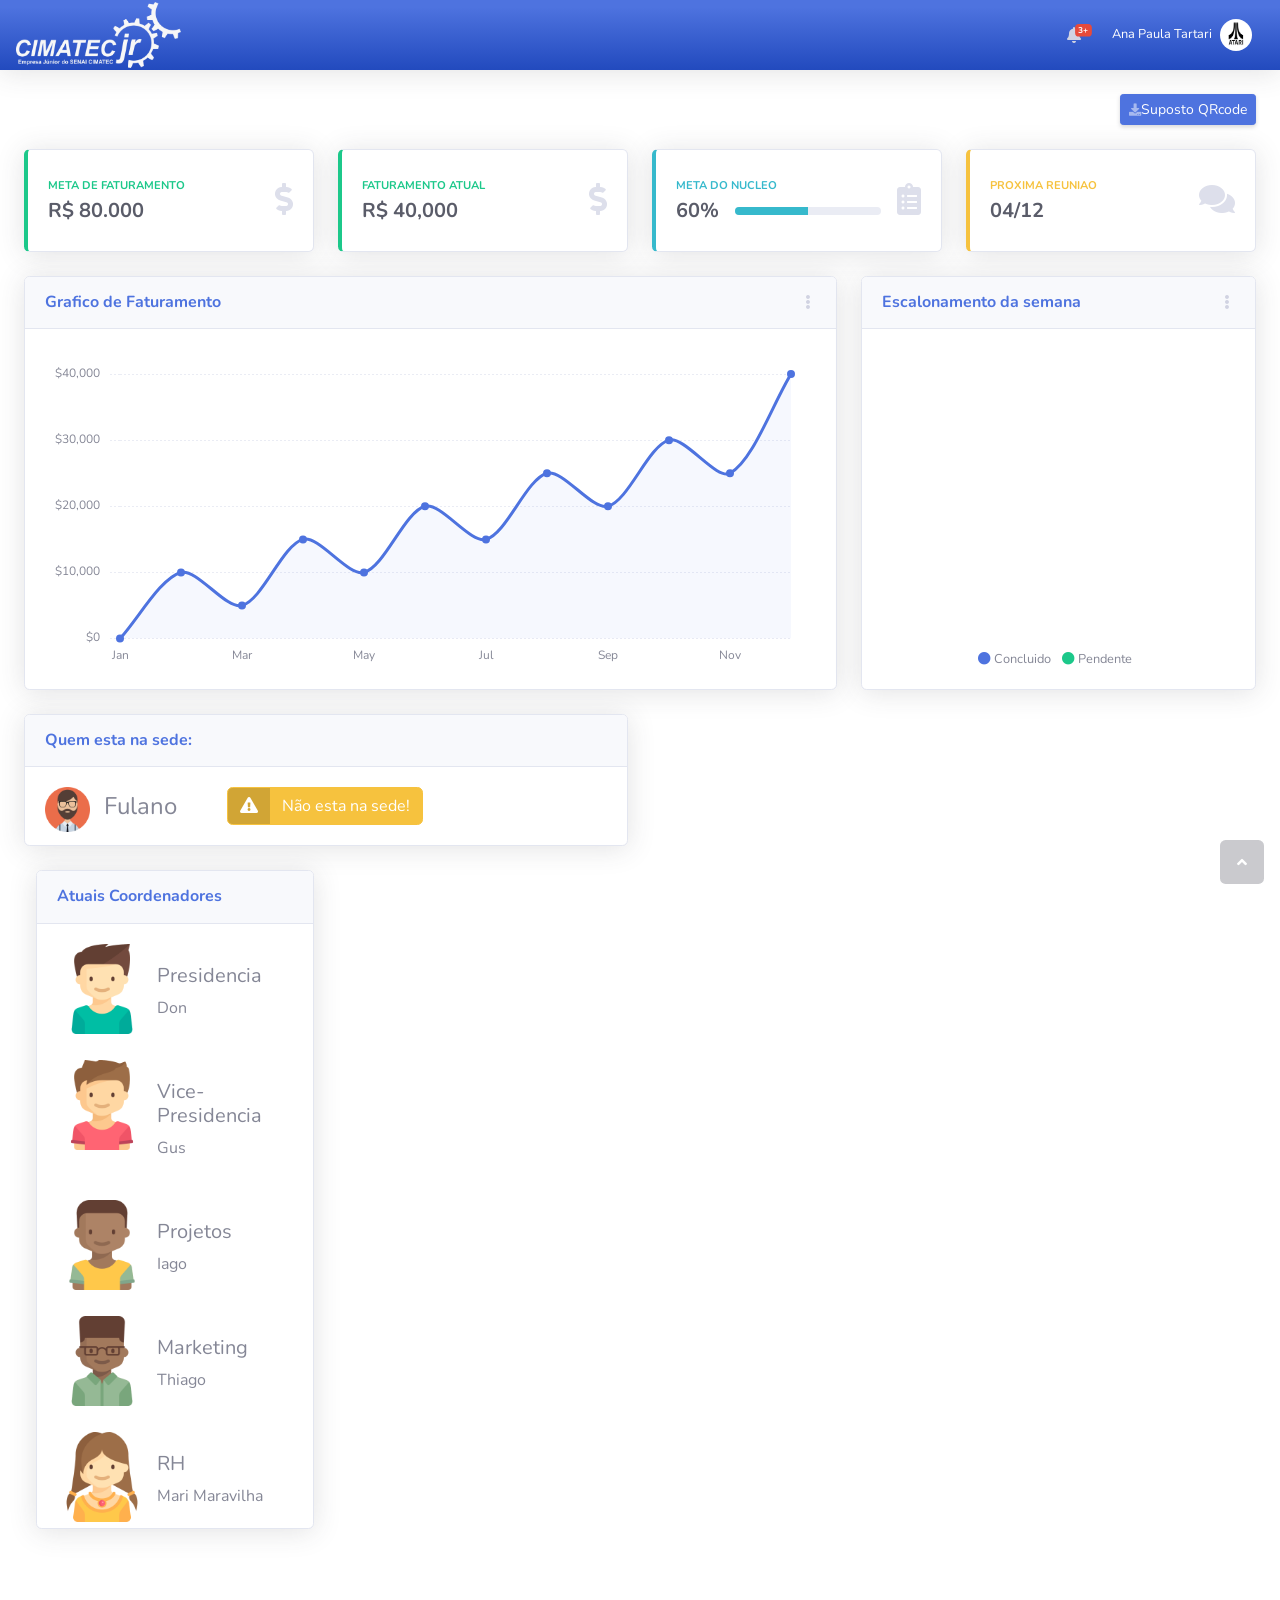
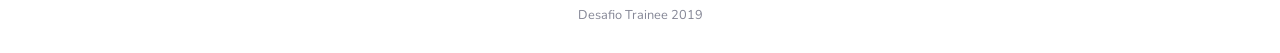
==== startbootstrap-sb-admin-2-gh-pages/index.html @ 426632ba "Site" ====
<!DOCTYPE html>
<html lang="pt-br">

<head>

  <meta http-equiv="X-UA-Compatible" content="IE=edge">
  <meta name="viewport" content="width=device-width, initial-scale=1, shrink-to-fit=no">
  <meta name="description" content="">
  <meta name="author" content="">

  <title>Principal</title>

  <!-- Custom fonts for this template-->
  <link href="vendor/fontawesome-free/css/all.min.css" rel="stylesheet" type="text/css">
  <link href="https://fonts.googleapis.com/css?family=Nunito:200,200i,300,300i,400,400i,600,600i,700,700i,800,800i,900,900i" rel="stylesheet">

  <!-- Custom styles for this template-->
  <link href="css/sb-admin-2.min.css" rel="stylesheet">

</head>

<style type="text/css">
  
.img-fluid{
  margin-right: 15px;
}
.logoCima{
  position: relative;
  margin-right: 1150px;
}
.Nome{
  position: relative;
  margin-left: 10px;
  font-size: 1.5em;
}
.btn{
  position: relative;
  margin-left: 70px;
}
.naoesta{
  position: relative;
  margin-left: 20%;
  margin-top: -45px;
}
.escrita{
  position: relative;
  margin-left: 100px;
  margin-top: -70px;
}
@media (min-width: 920px){
  .logomarca{
    width: 30%;
  }
}
@media (min-width: 400px){
  .logomarca{
    width: 30%;
  }
}
</style>

<body id="page-top">

<!--Side bar-->

    <!-- Content Wrapper -->

    <div id="content-wrapper" class="d-flex flex-column">

      <!-- Main Content -->
      <div id="content">

        <!-- Topbar -->
        <nav class="navbar navbar-expand navbar-light bg-gradient-primary topbar mb-4 static-top shadow navbar-inverse">
          <div ><img src="img/logobranca.png" class="logomarca"></div>
          <!-- Sidebar Toggle (Topbar) -->
          <button id="sidebarToggleTop" class="btn btn-link d-md-none rounded-circle mr-3">
            <i class="fa fa-bars"></i>
          </button>
          <!-- Topbar Navbar -->
          <div class="container-fluid">
          <ul class="navbar-nav ml-auto">

              <!-- Dropdown - Messages -->
            <div class="dropdown-menu dropdown-menu-right p-3 shadow animated--grow-in" aria-labelledby="searchDropdown">
                <form class="form-inline mr-auto w-100 navbar-search">
                  <div class="input-group">
                    <input type="text" class="form-control bg-light border-0 small" placeholder="Search for..." aria-label="Search" aria-describedby="basic-addon2">
                    <div class="input-group-append">
                      <button class="btn btn-primary" type="button">
                        <i class="fas fa-search fa-sm"></i>
                      </button>
                    </div>
                  </div>
                </form>
              </div>
            </li>

            <!-- Nav Item - Alerts -->
            <li class="nav-item dropdown no-arrow mx-1">
              <a class="nav-link dropdown-toggle" href="#" id="alertsDropdown" role="button" data-toggle="dropdown" aria-haspopup="true" aria-expanded="false">
                <i class="fas fa-bell fa-fw"></i>
                <!-- Counter - Alerts -->
                <span class="badge badge-danger badge-counter">3+</span>
              </a>
              <!-- Dropdown - Alerts -->
              <div class="dropdown-list dropdown-menu dropdown-menu-right shadow animated--grow-in" aria-labelledby="alertsDropdown">
                <h6 class="dropdown-header">
                  Notificação
                </h6>
                <a class="dropdown-item d-flex align-items-center" href="#">
                  <div class="mr-3">
                    <div class="icon-circle bg-primary">
                      <i class="fas fa-file-alt text-white"></i>
                    </div>
                  </div>
                  <div>
                    <div class="small text-gray-500">12 de Dezembro, 2019</div>
                    <span class="font-weight-bold">Terá reuniao importante HOJE!</span>
                  </div>
                </a>
                <a class="dropdown-item d-flex align-items-center" href="#">
                  <div class="mr-3">
                    <div class="icon-circle bg-success">
                      <i class="fas fa-donate text-white"></i>
                    </div>
                  </div>
                  <div>
                    <div class="small text-gray-500">7 de Dezenbro, 2019</div>
                    Acabaram de fechar projeto
                  </div>
                </a>
                <a class="dropdown-item d-flex align-items-center" href="#">
                  <div class="mr-3">
                    <div class="icon-circle bg-warning">
                      <i class="fas fa-exclamation-triangle text-white"></i>
                    </div>
                  </div>
                  <div>
                    <div class="small text-gray-500">2 de Dezembro, 2019</div>
                    Você possui 2 ardiventencias ;-;
                  </div>
                </a>
                <a class="dropdown-item text-center small text-gray-500" href="#">Mostrar todas as notificações</a>
              </div>
            </li>

            <!-- Nav Item - User Information -->
            <li class="nav-item dropdown no-arrow">
              <a class="nav-link dropdown-toggle" href="#" id="userDropdown" role="button" data-toggle="dropdown" aria-haspopup="true" aria-expanded="false">
                <span class="mr-2 d-none d-lg-inline text-white small">Ana Paula Tartari</span>
                <img class="img-profile rounded-circle" src="img/atari.png" width="40px">
              </a>
              <!-- Dropdown - User Information -->
              <div class="dropdown-menu dropdown-menu-right shadow animated--grow-in" aria-labelledby="userDropdown">
                <a class="dropdown-item" href="#">
                  <i class="fas fa-user fa-sm fa-fw mr-2 text-gray-400"></i>
                  Perfil
                </a>
                <a href="#" class="dropdown-item">
                  
                </a>
                <a class="dropdown-item" href="#">
                  <i class="fas fa-cogs fa-sm fa-fw mr-2 text-gray-400"></i>
                  RH
                </a>
                <a class="dropdown-item" href="#">
                  <i class="fas fa-list fa-sm fa-fw mr-2 text-gray-400"></i>
                  Activity Log
                </a>
                <div class="dropdown-divider"></div>
                <a class="dropdown-item" href="hppt://http://www.cimatecjr.com.br/" data-toggle="modal" data-target="#logoutModal">
                  <i class="fas fa-sign-out-alt fa-sm fa-fw mr-2 text-gray-400"></i>
                  Sair
                </a>
              </div>
            </li>

          </ul>

        </nav>
        <!-- End of Topbar -->

        <!-- Begin Page Content -->
        <div class="container-fluid">

          <!-- Page Heading -->
          <div class="d-sm-flex align-items-center justify-content-between mb-4">
            <h1 class="h3 mb-0 text-gray-800"></h1>
            <a href="#" class="d-none d-sm-inline-block btn btn-sm btn-primary shadow-sm"><i class="fas fa-download fa-sm text-white-50"></i>Suposto QRcode</a>
          </div>

          <!-- Content Row -->
          <div class="row">

            <!-- Earnings (Monthly) Card Example -->
            <div class="col-xl-3 col-md-6 mb-4">
              <div class="card border-left-success shadow h-100 py-2">
                <div class="card-body">
                  <div class="row no-gutters align-items-center">
                    <div class="col mr-2">
                      <div class="text-xs font-weight-bold text-success text-uppercase mb-1">Meta de Faturamento</div>
                      <div class="h5 mb-0 font-weight-bold text-gray-800">R$ 80.000</div>
                    </div>
                    <div class="col-auto">
                      <i class="fas fa-dollar-sign fa-2x text-gray-300"></i>
                    </div>
                  </div>
                </div>
              </div>
            </div>

            <!-- Earnings (Monthly) Card Example -->
            <div class="col-xl-3 col-md-6 mb-4">
              <div class="card border-left-success shadow h-100 py-2">
                <div class="card-body">
                  <div class="row no-gutters align-items-center">
                    <div class="col mr-2">
                      <div class="text-xs font-weight-bold text-success text-uppercase mb-1">Faturamento Atual</div>
                      <div class="h5 mb-0 font-weight-bold text-gray-800">R$ 40,000</div>
                    </div>
                    <div class="col-auto">
                      <i class="fas fa-dollar-sign fa-2x text-gray-300"></i>
                    </div>
                  </div>
                </div>
              </div>
            </div>

            <!-- Earnings (Monthly) Card Example -->
            <div class="col-xl-3 col-md-6 mb-4">
              <div class="card border-left-info shadow h-100 py-2">
                <div class="card-body">
                  <div class="row no-gutters align-items-center">
                    <div class="col mr-2">
                      <div class="text-xs font-weight-bold text-info text-uppercase mb-1">Meta do nucleo</div>
                      <div class="row no-gutters align-items-center">
                        <div class="col-auto">
                          <div class="h5 mb-0 mr-3 font-weight-bold text-gray-800">60%</div>
                        </div>
                        <div class="col">
                          <div class="progress progress-sm mr-2">
                            <div class="progress-bar bg-info" role="progressbar" style="width: 50%" aria-valuenow="50" aria-valuemin="0" aria-valuemax="100"></div>
                          </div>
                        </div>
                      </div>
                    </div>
                    <div class="col-auto">
                      <i class="fas fa-clipboard-list fa-2x text-gray-300"></i>
                    </div>
                  </div>
                </div>
              </div>
            </div>

            <!-- Pending Requests Card Example -->
            <div class="col-xl-3 col-md-6 mb-4">
              <div class="card border-left-warning shadow h-100 py-2">
                <div class="card-body">
                  <div class="row no-gutters align-items-center">
                    <div class="col mr-2">
                      <div class="text-xs font-weight-bold text-warning text-uppercase mb-1">Proxima Reuniao</div>
                      <div class="h5 mb-0 font-weight-bold text-gray-800">04/12</div>
                    </div>
                    <div class="col-auto">
                      <i class="fas fa-comments fa-2x text-gray-300"></i>
                    </div>
                  </div>
                </div>
              </div>
            </div>
          </div>

          <!-- Content Row -->

          <div class="row">

            <!-- Area Chart -->
            <div class="col-xl-8 col-lg-7">
              <div class="card shadow mb-4">
                <!-- Card Header - Dropdown -->
                <div class="card-header py-3 d-flex flex-row align-items-center justify-content-between">
                  <h6 class="m-0 font-weight-bold text-primary">Grafico de Faturamento</h6>
                  <div class="dropdown no-arrow">
                    <a class="dropdown-toggle" href="#" role="button" id="dropdownMenuLink" data-toggle="dropdown" aria-haspopup="true" aria-expanded="false">
                      <i class="fas fa-ellipsis-v fa-sm fa-fw text-gray-400"></i>
                    </a>
                    <div class="dropdown-menu dropdown-menu-right shadow animated--fade-in" aria-labelledby="dropdownMenuLink">
                      <div class="dropdown-header">Dropdown Header:</div>
                      <a class="dropdown-item" href="#">Action</a>
                      <a class="dropdown-item" href="#">Another action</a>
                      <div class="dropdown-divider"></div>
                      <a class="dropdown-item" href="#">Something else here</a>
                    </div>
                  </div>
                </div>
                <!-- Card Body -->
                <div class="card-body">
                  <div class="chart-area">
                    <canvas id="myAreaChart"></canvas>
                  </div>
                </div>
              </div>
            </div>

            <!-- Pie Chart -->
            <div class="col-xl-4 col-lg-5">
              <div class="card shadow mb-4">
                <!-- Card Header - Dropdown -->
                <div class="card-header py-3   d-flex flex-row align-items-center justify-content-between">
                  <h6 class="m-0 font-weight-bold text-primary">Escalonamento da semana</h6>
                  <div class="dropdown no-arrow">
                    <a class="dropdown-toggle" href="#" role="button" id="dropdownMenuLink" data-toggle="dropdown" aria-haspopup="true" aria-expanded="false">
                      <i class="fas fa-ellipsis-v fa-sm fa-fw text-gray-400"></i>
                    </a>
                    <div class="dropdown-menu dropdown-menu-right shadow animated--fade-in" aria-labelledby="dropdownMenuLink">
                      <div class="dropdown-header">Dropdown Header:</div>
                      <a class="dropdown-item" href="#">Action</a>
                      <a class="dropdown-item" href="#">Another action</a>
                      <div class="dropdown-divider"></div>
                      <a class="dropdown-item" href="#">Something else here</a>
                    </div>
                  </div>
                </div>
                <!-- Card Body -->
                <div class="card-body">
                  <div class="chart-pie pt-4 pb-2">
                    <canvas id="myPieChart"></canvas>
                  </div>
                  <div class="mt-4 text-center small">
                    <span class="mr-2">
                      <i class="fas fa-circle text-primary"></i> Concluido
                    </span>
                    <span class="mr-2">
                      <i class="fas fa-circle text-success"></i> Pendente
                    </span>
                  </div>
                </div>
              </div>
            </div>
          </div>

          <!-- Content Row -->
          <div class="row">

            <!-- Content Column -->
            <div class="col-lg-6 mb-4">
              <div class="card shadow mb-4">
                <div class="card-header py-3">
                  <h6 class="m-0 font-weight-bold text-primary">Quem esta na sede:</h6>
                </div>
                <div class="card-body">
                  <img src="img/Avatar1.png" width="45px">
                    <span class="Nome">Fulano</span>
                    <div class="naoesta">
                   <!--   <button id="sidebarToggleTop" class="btn btn-warning btn-circle">
                    <i class="fas fa-exclamation-triangle"></i>
          </button>-->
                    <a href="#" class="btn btn-warning btn-icon-split">
                    <span class="icon text-white">
                      <i class="fas fa-exclamation-triangle"></i>
                    </span>
                    <span class="text" data-toggle="modal" data-target="#Denuncia">Não esta na sede!</span>
                  </a>
                </div>
              </div>
            </div>
<!--CONFIRMAÇAO DE DENUNCIA-->
  <div class="modal fade" id="Denuncia" tabindex="-1" role="dialog" aria-labelledby="exampleModalLabel" aria-hidden="true">
    <div class="modal-dialog" role="document">
      <div class="modal-content">
        <div class="modal-header">
          <h5 class="modal-title" id="exampleModalLabel">Você esta preste a denunciar alguem...</h5>
          <button class="close" type="button" data-dismiss="modal" aria-label="Close">
            <span aria-hidden="true">×</span>
          </button>
        </div>
        <div class="modal-body">Você tem certeza que ele ou ela nao esta na sede?</div>
        <div class="modal-footer">
          <button class="btn btn-secondary" type="button" data-dismiss="modal">Cancelar</button>
          <a class="btn btn-primary" href="#">Sim, tenho certeza</a>
        </div>
      </div>
    </div>
  </div>

              
            <div class="col-lg-6 mb-4">

              <!-- Illustrations -->
              <div class="card shadow mb-4">
                <div class="card-header py-3">
                  <h6 class="m-0 font-weight-bold text-primary">Atuais Coordenadores</h6>
                </div>
                <div class="card-body">
                  <div class="text-left">
                    <img class="foto img-fluid" src="img/cord1.png" width="90px">
                  </div>
                    <div class="escrita text-left">
                      <h5>Presidencia</h5><span>Don</span>
                    </div>
                </div>
                <div class="card-body">
                  <div class="text-left">
                    <img class="foto img-fluid" src="img/cord2.png" width="90px">
                  </div>
                    <div class="escrita text-left">
                      <h5>Vice-Presidencia</h5><span>Gus</span>
                    </div>
                </div>
                <div class="card-body">
                  <div class="text-left">
                    <img class="foto img-fluid" src="img/cord3.png" width="90px">
                  </div>
                    <div class="escrita text-left">
                      <h5>Projetos</h5><span>Iago</span>
                    </div>
                </div>
               <div class="card-body">
                  <div class="text-left">
                    <img class="foto img-fluid" src="img/cord4.png" width="90px">
                  </div>
                    <div class="escrita text-left">
                      <h5>Marketing</h5><span>Thiago</span>
                    </div>
                </div>
                <div class="card-body">
                  <div class="text-left">
                    <img class="foto img-fluid" src="img/cord5.png" width="90px">
                  </div>
                    <div class="escrita text-left">
                      <h5>RH</h5><span>Mari Maravilha</span>
                    </div>
                </div>
              </div>
            </div>
          </div>
        </div>
        
        <!-- /.container-fluid -->
      </div>
      <!-- End of Main Content -->

      <!-- Footer -->
      <footer class="sticky-footer bg-white">
        <div class="container my-auto">
          <div class="copyright text-center my-auto">
            <span>Desafio Trainee 2019</span>
          </div>
        </div>
      </footer>
      <!-- End of Footer -->

    </div>
    <!-- End of Content Wrapper -->

  </div>
  <!-- End of Page Wrapper -->

  <!-- Scroll to Top Button-->
  <a class="scroll-to-top rounded" href="#page-top">
    <i class="fas fa-angle-up"></i>
  </a>

  <!-- Logout Modal-->
  <div class="modal fade" id="logoutModal" tabindex="-1" role="dialog" aria-labelledby="exampleModalLabel" aria-hidden="true">
    <div class="modal-dialog" role="document">
      <div class="modal-content">
        <div class="modal-header">
          <h5 class="modal-title" id="exampleModalLabel">Pronto para sair?</h5>
          <button class="close" type="button" data-dismiss="modal" aria-label="Close">
            <span aria-hidden="true">×</span>
          </button>
        </div>
        <div class="modal-body">Selecione sair para ficar offline</div>
        <div class="modal-footer">
          <button class="btn btn-secondary" type="button" data-dismiss="modal">Cancelar</button>
          <a class="btn btn-primary" href="CIMATEC jr.html">Sair</a>
        </div>
      </div>
    </div>
  </div>

  <!-- Bootstrap core JavaScript-->
  <script src="vendor/jquery/jquery.min.js"></script>
  <script src="vendor/bootstrap/js/bootstrap.bundle.min.js"></script>

  <!-- Core plugin JavaScript-->
  <script src="vendor/jquery-easing/jquery.easing.min.js"></script>

  <!-- Custom scripts for all pages-->
  <script src="js/sb-admin-2.min.js"></script>

  <!-- Page level plugins -->
  <script src="vendor/chart.js/Chart.min.js"></script>

  <!-- Page level custom scripts -->
  <script src="js/demo/chart-area-demo.js"></script>
  <script src="js/demo/chart-pie-demo.js"></script>

</body>

</html>
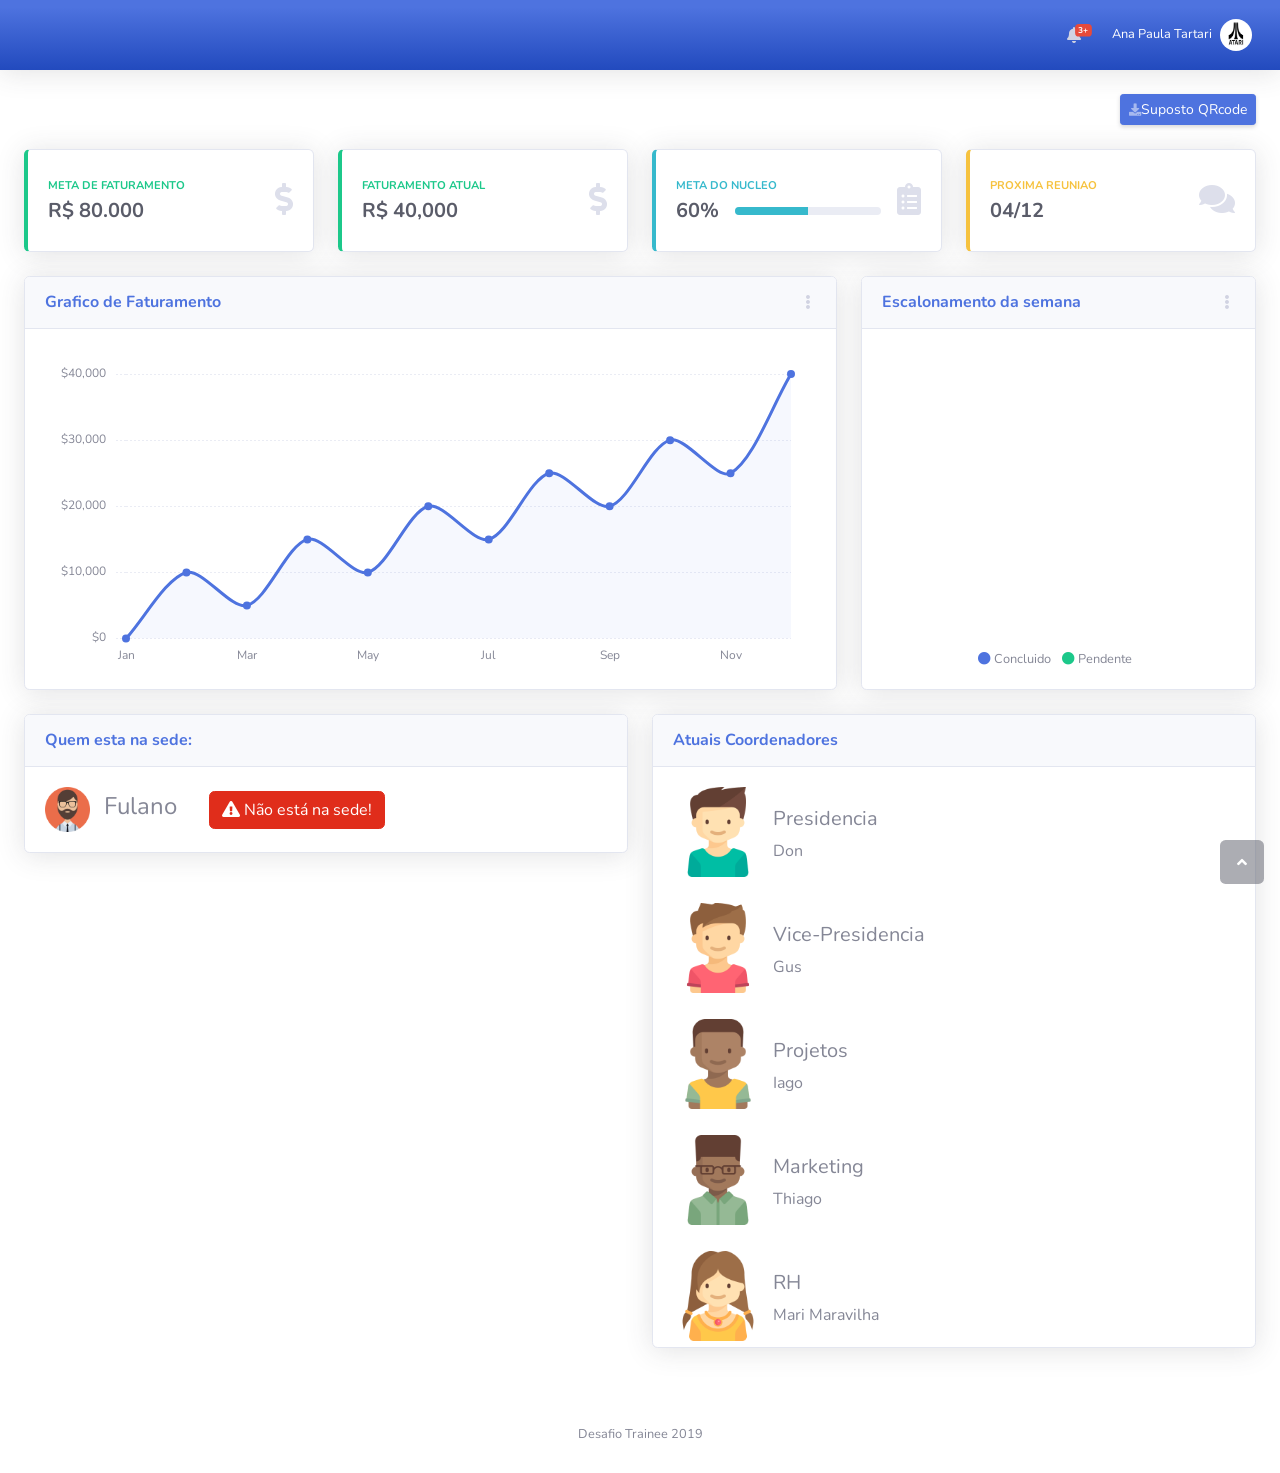
==== commit 550dabfd: "Botão Responsivo" ====
--- a/startbootstrap-sb-admin-2-gh-pages/index.html
+++ b/startbootstrap-sb-admin-2-gh-pages/index.html
@@ -21,22 +21,21 @@
 </head>
 
 <style type="text/css">
-  
-.img-fluid{
-  margin-right: 15px;
-}
-.logoCima{
-  position: relative;
-  margin-right: 1150px;
-}
+
 .Nome{
   position: relative;
   margin-left: 10px;
   font-size: 1.5em;
 }
+
 .btn{
   position: relative;
-  margin-left: 70px;
+  margin-left: 5%;
+}
+
+.btn-mobile{
+  position: relative;
+  margin-left: 5%;
 }
 .naoesta{
   position: relative;
@@ -58,6 +57,7 @@
     width: 30%;
   }
 }
+
 </style>
 
 <body id="page-top">
@@ -73,29 +73,11 @@
 
         <!-- Topbar -->
         <nav class="navbar navbar-expand navbar-light bg-gradient-primary topbar mb-4 static-top shadow navbar-inverse">
-          <div ><img src="img/logobranca.png" class="logomarca"></div>
-          <!-- Sidebar Toggle (Topbar) -->
-          <button id="sidebarToggleTop" class="btn btn-link d-md-none rounded-circle mr-3">
-            <i class="fa fa-bars"></i>
-          </button>
+          <!-- <div class="container-fluid"><img src="img/logobranca.png" class="logomarca"></div> -->
+
           <!-- Topbar Navbar -->
           <div class="container-fluid">
           <ul class="navbar-nav ml-auto">
-
-              <!-- Dropdown - Messages -->
-            <div class="dropdown-menu dropdown-menu-right p-3 shadow animated--grow-in" aria-labelledby="searchDropdown">
-                <form class="form-inline mr-auto w-100 navbar-search">
-                  <div class="input-group">
-                    <input type="text" class="form-control bg-light border-0 small" placeholder="Search for..." aria-label="Search" aria-describedby="basic-addon2">
-                    <div class="input-group-append">
-                      <button class="btn btn-primary" type="button">
-                        <i class="fas fa-search fa-sm"></i>
-                      </button>
-                    </div>
-                  </div>
-                </form>
-              </div>
-            </li>
 
             <!-- Nav Item - Alerts -->
             <li class="nav-item dropdown no-arrow mx-1">
@@ -353,15 +335,14 @@
                 <div class="card-body">
                   <img src="img/Avatar1.png" width="45px">
                     <span class="Nome">Fulano</span>
-                    <div class="naoesta">
-                   <!--   <button id="sidebarToggleTop" class="btn btn-warning btn-circle">
-                    <i class="fas fa-exclamation-triangle"></i>
-          </button>-->
-                    <a href="#" class="btn btn-warning btn-icon-split">
+                  <a href="#" class="d-none d-sm-inline-block btn btn-warning ">
                     <span class="icon text-white">
                       <i class="fas fa-exclamation-triangle"></i>
+                      Não está na sede!
                     </span>
-                    <span class="text" data-toggle="modal" data-target="#Denuncia">Não esta na sede!</span>
+                  </a>
+                  <a href="#" class="btn-mobile d-sm-none d-inline-block btn btn-warning btn-circle">
+                      <i class="fas fa-exclamation-triangle"></i>
                   </a>
                 </div>
               </div>
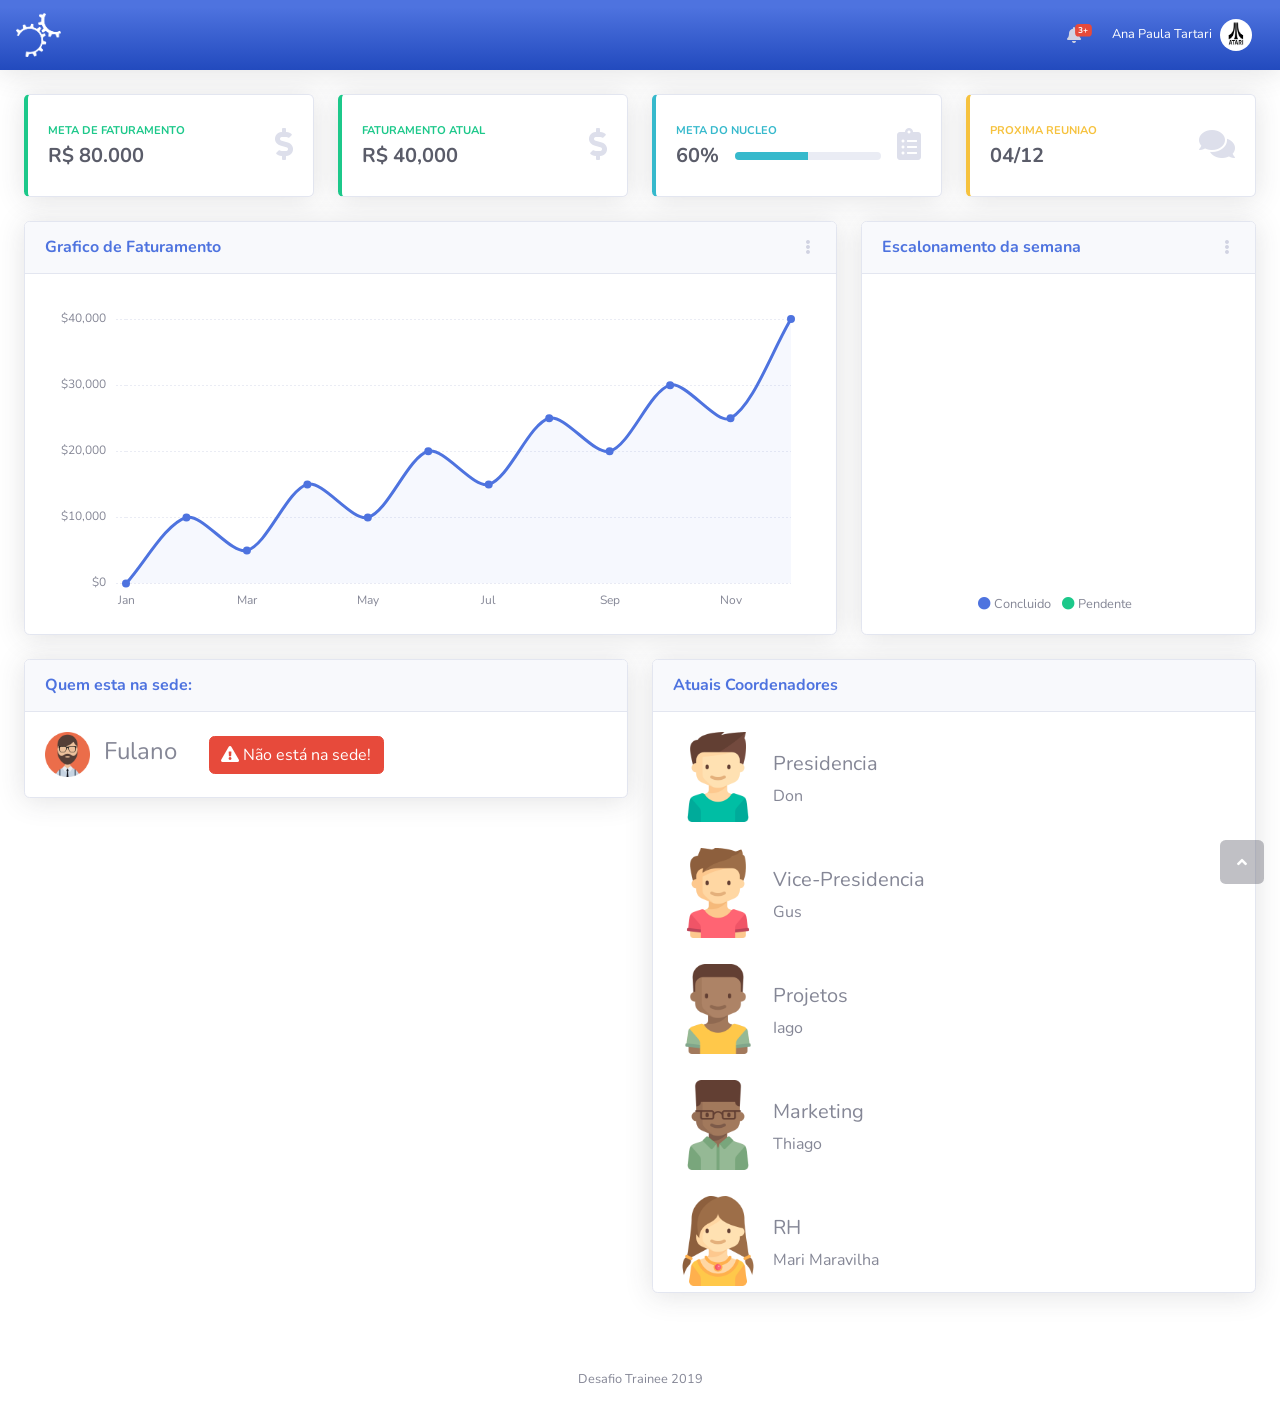
==== commit 360fbf70: "no message" ====
--- a/startbootstrap-sb-admin-2-gh-pages/index.html
+++ b/startbootstrap-sb-admin-2-gh-pages/index.html
@@ -27,15 +27,13 @@
   margin-left: 10px;
   font-size: 1.5em;
 }
-
 .btn{
   position: relative;
   margin-left: 5%;
 }
-
-.btn-mobile{
+.fa-exclamation-triangle{
   position: relative;
-  margin-left: 5%;
+  margin-left: -1px;
 }
 .naoesta{
   position: relative;
@@ -47,15 +45,8 @@
   margin-left: 100px;
   margin-top: -70px;
 }
-@media (min-width: 920px){
-  .logomarca{
-    width: 30%;
-  }
-}
-@media (min-width: 400px){
-  .logomarca{
-    width: 30%;
-  }
+.logomarca{
+  width: 45px;
 }
 
 </style>
@@ -73,7 +64,7 @@
 
         <!-- Topbar -->
         <nav class="navbar navbar-expand navbar-light bg-gradient-primary topbar mb-4 static-top shadow navbar-inverse">
-          <!-- <div class="container-fluid"><img src="img/logobranca.png" class="logomarca"></div> -->
+          <a class="container-fluid" href="index.html"><img src="img/engbranco.png" class="logomarca"></a>
 
           <!-- Topbar Navbar -->
           <div class="container-fluid">
@@ -167,12 +158,6 @@
         <!-- Begin Page Content -->
         <div class="container-fluid">
 
-          <!-- Page Heading -->
-          <div class="d-sm-flex align-items-center justify-content-between mb-4">
-            <h1 class="h3 mb-0 text-gray-800"></h1>
-            <a href="#" class="d-none d-sm-inline-block btn btn-sm btn-primary shadow-sm"><i class="fas fa-download fa-sm text-white-50"></i>Suposto QRcode</a>
-          </div>
-
           <!-- Content Row -->
           <div class="row">
 
@@ -335,37 +320,36 @@
                 <div class="card-body">
                   <img src="img/Avatar1.png" width="45px">
                     <span class="Nome">Fulano</span>
-                  <a href="#" class="d-none d-sm-inline-block btn btn-warning ">
+                  <a href="#" class="d-none d-sm-inline-block btn btn-danger ">
                     <span class="icon text-white">
                       <i class="fas fa-exclamation-triangle"></i>
                       Não está na sede!
                     </span>
                   </a>
-                  <a href="#" class="btn-mobile d-sm-none d-inline-block btn btn-warning btn-circle">
+                  <a href="#" class="btn-mobile d-sm-none d-inline-block btn btn-danger btn-circle">
                       <i class="fas fa-exclamation-triangle"></i>
                   </a>
                 </div>
               </div>
             </div>
-<!--CONFIRMAÇAO DE DENUNCIA-->
-  <div class="modal fade" id="Denuncia" tabindex="-1" role="dialog" aria-labelledby="exampleModalLabel" aria-hidden="true">
-    <div class="modal-dialog" role="document">
-      <div class="modal-content">
-        <div class="modal-header">
-          <h5 class="modal-title" id="exampleModalLabel">Você esta preste a denunciar alguem...</h5>
-          <button class="close" type="button" data-dismiss="modal" aria-label="Close">
-            <span aria-hidden="true">×</span>
-          </button>
-        </div>
-        <div class="modal-body">Você tem certeza que ele ou ela nao esta na sede?</div>
-        <div class="modal-footer">
-          <button class="btn btn-secondary" type="button" data-dismiss="modal">Cancelar</button>
-          <a class="btn btn-primary" href="#">Sim, tenho certeza</a>
-        </div>
-      </div>
-    </div>
-  </div>
-
+            <!--CONFIRMAÇAO DE DENUNCIA-->
+            <div class="modal fade" id="Denuncia" tabindex="-1" role="dialog" aria-labelledby="exampleModalLabel" aria-hidden="true">
+              <div class="modal-dialog" role="document">
+                <div class="modal-content">
+                  <div class="modal-header">
+                    <h5 class="modal-title" id="exampleModalLabel">Você esta preste a denunciar alguem...</h5>
+                    <button class="close" type="button" data-dismiss="modal" aria-label="Close">
+                      <span aria-hidden="true">×</span>
+                    </button>
+                  </div>
+                  <div class="modal-body">Você tem certeza que ele ou ela nao esta na sede?</div>
+                  <div class="modal-footer">
+                    <button class="btn btn-secondary" type="button" data-dismiss="modal">Cancelar</button>
+                    <a class="btn btn-primary" href="#">Sim, tenho certeza</a>
+                  </div>
+                </div>
+              </div>
+            </div>
               
             <div class="col-lg-6 mb-4">
 
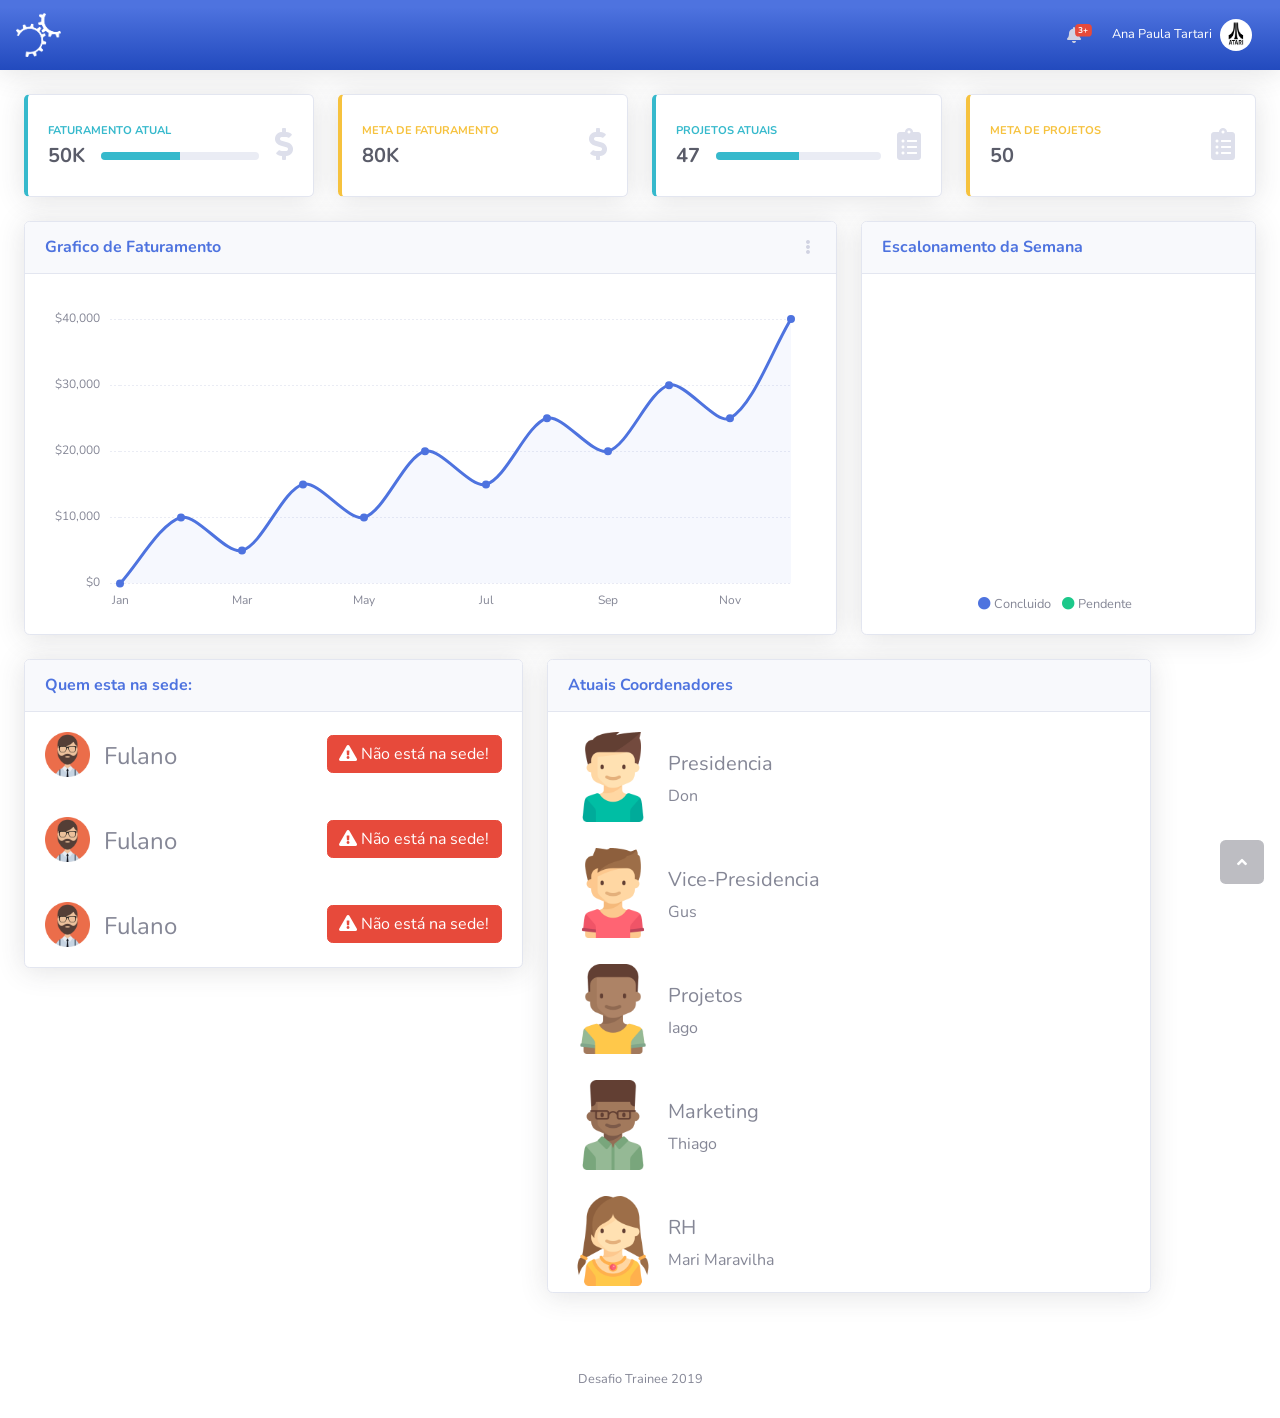
==== commit 5d68a998: "Página RH" ====
--- a/startbootstrap-sb-admin-2-gh-pages/index.html
+++ b/startbootstrap-sb-admin-2-gh-pages/index.html
@@ -22,23 +22,23 @@
 
 <style type="text/css">
 
-.Nome{
+.container-logo{
+  width: 45px;
+}
+.nome{
   position: relative;
   margin-left: 10px;
   font-size: 1.5em;
-}
-.btn{
-  position: relative;
-  margin-left: 5%;
+  top: 5px;
 }
 .fa-exclamation-triangle{
   position: relative;
   margin-left: -1px;
 }
-.naoesta{
+.btn-danger{
+  float: right;
   position: relative;
-  margin-left: 20%;
-  margin-top: -45px;
+  margin-top: 3px;
 }
 .escrita{
   position: relative;
@@ -53,10 +53,7 @@
 
 <body id="page-top">
 
-<!--Side bar-->
-
     <!-- Content Wrapper -->
-
     <div id="content-wrapper" class="d-flex flex-column">
 
       <!-- Main Content -->
@@ -64,7 +61,7 @@
 
         <!-- Topbar -->
         <nav class="navbar navbar-expand navbar-light bg-gradient-primary topbar mb-4 static-top shadow navbar-inverse">
-          <a class="container-fluid" href="index.html"><img src="img/engbranco.png" class="logomarca"></a>
+          <a class="container-logo container-fluid" href="index.html"><img src="img/engbranco.png" class="logomarca"></a>
 
           <!-- Topbar Navbar -->
           <div class="container-fluid">
@@ -131,10 +128,7 @@
                   <i class="fas fa-user fa-sm fa-fw mr-2 text-gray-400"></i>
                   Perfil
                 </a>
-                <a href="#" class="dropdown-item">
-                  
-                </a>
-                <a class="dropdown-item" href="#">
+                <a class="dropdown-item" href="tables.html">
                   <i class="fas fa-cogs fa-sm fa-fw mr-2 text-gray-400"></i>
                   RH
                 </a>
@@ -143,7 +137,7 @@
                   Activity Log
                 </a>
                 <div class="dropdown-divider"></div>
-                <a class="dropdown-item" href="hppt://http://www.cimatecjr.com.br/" data-toggle="modal" data-target="#logoutModal">
+                <a class="dropdown-item" href="#" data-toggle="modal" data-target="#logoutModal">
                   <i class="fas fa-sign-out-alt fa-sm fa-fw mr-2 text-gray-400"></i>
                   Sair
                 </a>
@@ -160,40 +154,6 @@
 
           <!-- Content Row -->
           <div class="row">
-
-            <!-- Earnings (Monthly) Card Example -->
-            <div class="col-xl-3 col-md-6 mb-4">
-              <div class="card border-left-success shadow h-100 py-2">
-                <div class="card-body">
-                  <div class="row no-gutters align-items-center">
-                    <div class="col mr-2">
-                      <div class="text-xs font-weight-bold text-success text-uppercase mb-1">Meta de Faturamento</div>
-                      <div class="h5 mb-0 font-weight-bold text-gray-800">R$ 80.000</div>
-                    </div>
-                    <div class="col-auto">
-                      <i class="fas fa-dollar-sign fa-2x text-gray-300"></i>
-                    </div>
-                  </div>
-                </div>
-              </div>
-            </div>
-
-            <!-- Earnings (Monthly) Card Example -->
-            <div class="col-xl-3 col-md-6 mb-4">
-              <div class="card border-left-success shadow h-100 py-2">
-                <div class="card-body">
-                  <div class="row no-gutters align-items-center">
-                    <div class="col mr-2">
-                      <div class="text-xs font-weight-bold text-success text-uppercase mb-1">Faturamento Atual</div>
-                      <div class="h5 mb-0 font-weight-bold text-gray-800">R$ 40,000</div>
-                    </div>
-                    <div class="col-auto">
-                      <i class="fas fa-dollar-sign fa-2x text-gray-300"></i>
-                    </div>
-                  </div>
-                </div>
-              </div>
-            </div>
 
             <!-- Earnings (Monthly) Card Example -->
             <div class="col-xl-3 col-md-6 mb-4">
@@ -201,10 +161,10 @@
                 <div class="card-body">
                   <div class="row no-gutters align-items-center">
                     <div class="col mr-2">
-                      <div class="text-xs font-weight-bold text-info text-uppercase mb-1">Meta do nucleo</div>
+                      <div class="text-xs font-weight-bold text-info text-uppercase mb-1">Faturamento Atual</div>
                       <div class="row no-gutters align-items-center">
                         <div class="col-auto">
-                          <div class="h5 mb-0 mr-3 font-weight-bold text-gray-800">60%</div>
+                          <div class="h5 mb-0 mr-3 font-weight-bold text-gray-800">50K</div>
                         </div>
                         <div class="col">
                           <div class="progress progress-sm mr-2">
@@ -214,6 +174,49 @@
                       </div>
                     </div>
                     <div class="col-auto">
+                      <i class="fas fa-dollar-sign fa-2x text-gray-300"></i>
+                    </div>
+                  </div>
+                </div>
+              </div>
+            </div>
+
+            <!-- Earnings (Monthly) Card Example -->
+            <div class="col-xl-3 col-md-6 mb-4">
+              <div class="card border-left-warning shadow h-100 py-2">
+                <div class="card-body">
+                  <div class="row no-gutters align-items-center">
+                    <div class="col mr-2">
+                      <div class="text-xs font-weight-bold text-warning text-uppercase mb-1">Meta de Faturamento</div>
+                      <div class="h5 mb-0 font-weight-bold text-gray-800">80K</div>
+                    </div>
+                    <div class="col-auto">
+                      <i class="fas fa-dollar-sign fa-2x text-gray-300"></i>
+                    </div>
+                  </div>
+                </div>
+              </div>
+            </div>
+
+            <!-- Earnings (Monthly) Card Example -->
+            <div class="col-xl-3 col-md-6 mb-4">
+              <div class="card border-left-info shadow h-100 py-2">
+                <div class="card-body">
+                  <div class="row no-gutters align-items-center">
+                    <div class="col mr-2">
+                      <div class="text-xs font-weight-bold text-info text-uppercase mb-1">Projetos Atuais</div>
+                      <div class="row no-gutters align-items-center">
+                        <div class="col-auto">
+                          <div class="h5 mb-0 mr-3 font-weight-bold text-gray-800">47</div>
+                        </div>
+                        <div class="col">
+                          <div class="progress progress-sm mr-2">
+                            <div class="progress-bar bg-info" role="progressbar" style="width: 50%" aria-valuenow="50" aria-valuemin="0" aria-valuemax="100"></div>
+                          </div>
+                        </div>
+                      </div>
+                    </div>
+                    <div class="col-auto">
                       <i class="fas fa-clipboard-list fa-2x text-gray-300"></i>
                     </div>
                   </div>
@@ -227,11 +230,11 @@
                 <div class="card-body">
                   <div class="row no-gutters align-items-center">
                     <div class="col mr-2">
-                      <div class="text-xs font-weight-bold text-warning text-uppercase mb-1">Proxima Reuniao</div>
-                      <div class="h5 mb-0 font-weight-bold text-gray-800">04/12</div>
+                      <div class="text-xs font-weight-bold text-warning text-uppercase mb-1">Meta de Projetos</div>
+                      <div class="h5 mb-0 font-weight-bold text-gray-800">50</div>
                     </div>
                     <div class="col-auto">
-                      <i class="fas fa-comments fa-2x text-gray-300"></i>
+                      <i class="fas fa-clipboard-list fa-2x text-gray-300"></i>
                     </div>
                   </div>
                 </div>
@@ -254,11 +257,10 @@
                       <i class="fas fa-ellipsis-v fa-sm fa-fw text-gray-400"></i>
                     </a>
                     <div class="dropdown-menu dropdown-menu-right shadow animated--fade-in" aria-labelledby="dropdownMenuLink">
-                      <div class="dropdown-header">Dropdown Header:</div>
-                      <a class="dropdown-item" href="#">Action</a>
-                      <a class="dropdown-item" href="#">Another action</a>
-                      <div class="dropdown-divider"></div>
-                      <a class="dropdown-item" href="#">Something else here</a>
+                      <div class="dropdown-header">Período:</div>
+                      <a class="dropdown-item" href="#">Anual</a>
+                      <a class="dropdown-item" href="#">Trimestral</a>
+                      <a class="dropdown-item" href="#">Mensal</a>
                     </div>
                   </div>
                 </div>
@@ -276,19 +278,7 @@
               <div class="card shadow mb-4">
                 <!-- Card Header - Dropdown -->
                 <div class="card-header py-3   d-flex flex-row align-items-center justify-content-between">
-                  <h6 class="m-0 font-weight-bold text-primary">Escalonamento da semana</h6>
-                  <div class="dropdown no-arrow">
-                    <a class="dropdown-toggle" href="#" role="button" id="dropdownMenuLink" data-toggle="dropdown" aria-haspopup="true" aria-expanded="false">
-                      <i class="fas fa-ellipsis-v fa-sm fa-fw text-gray-400"></i>
-                    </a>
-                    <div class="dropdown-menu dropdown-menu-right shadow animated--fade-in" aria-labelledby="dropdownMenuLink">
-                      <div class="dropdown-header">Dropdown Header:</div>
-                      <a class="dropdown-item" href="#">Action</a>
-                      <a class="dropdown-item" href="#">Another action</a>
-                      <div class="dropdown-divider"></div>
-                      <a class="dropdown-item" href="#">Something else here</a>
-                    </div>
-                  </div>
+                  <h6 class="m-0 font-weight-bold text-primary">Escalonamento da Semana</h6>
                 </div>
                 <!-- Card Body -->
                 <div class="card-body">
@@ -311,42 +301,55 @@
           <!-- Content Row -->
           <div class="row">
 
+<!-- <a class="dropdown-item" href="#" data-toggle="modal" data-target="#logoutModal">
+                  <i class="fas fa-sign-out-alt fa-sm fa-fw mr-2 text-gray-400"></i>
+                  Sair
+                </a> -->
+
             <!-- Content Column -->
-            <div class="col-lg-6 mb-4">
+            <div class="col-lg-5">
               <div class="card shadow mb-4">
                 <div class="card-header py-3">
                   <h6 class="m-0 font-weight-bold text-primary">Quem esta na sede:</h6>
                 </div>
                 <div class="card-body">
                   <img src="img/Avatar1.png" width="45px">
-                    <span class="Nome">Fulano</span>
-                  <a href="#" class="d-none d-sm-inline-block btn btn-danger ">
+                    <span class="nome">Fulano</span>
+                  <a data-toggle="modal" data-target="#Denuncia" href="#" class="d-none d-sm-inline-block btn btn-danger ">
                     <span class="icon text-white">
                       <i class="fas fa-exclamation-triangle"></i>
                       Não está na sede!
                     </span>
                   </a>
-                  <a href="#" class="btn-mobile d-sm-none d-inline-block btn btn-danger btn-circle">
-                      <i class="fas fa-exclamation-triangle"></i>
-                  </a>
-                </div>
-              </div>
-            </div>
-            <!--CONFIRMAÇAO DE DENUNCIA-->
-            <div class="modal fade" id="Denuncia" tabindex="-1" role="dialog" aria-labelledby="exampleModalLabel" aria-hidden="true">
-              <div class="modal-dialog" role="document">
-                <div class="modal-content">
-                  <div class="modal-header">
-                    <h5 class="modal-title" id="exampleModalLabel">Você esta preste a denunciar alguem...</h5>
-                    <button class="close" type="button" data-dismiss="modal" aria-label="Close">
-                      <span aria-hidden="true">×</span>
-                    </button>
-                  </div>
-                  <div class="modal-body">Você tem certeza que ele ou ela nao esta na sede?</div>
-                  <div class="modal-footer">
-                    <button class="btn btn-secondary" type="button" data-dismiss="modal">Cancelar</button>
-                    <a class="btn btn-primary" href="#">Sim, tenho certeza</a>
-                  </div>
+                  <a href="#" data-toggle="modal" data-target="#Denuncia" class="btn-mobile d-sm-none d-inline-block btn btn-danger btn-circle">
+                      <i class="fas fa-exclamation-triangle"></i>
+                  </a>
+                </div>
+                <div class="card-body">
+                  <img src="img/Avatar1.png" width="45px">
+                    <span class="nome">Fulano</span>
+                  <a data-toggle="modal" data-target="#Denuncia" href="#" class="d-none d-sm-inline-block btn btn-danger ">
+                    <span class="icon text-white">
+                      <i class="fas fa-exclamation-triangle"></i>
+                      Não está na sede!
+                    </span>
+                  </a>
+                  <a href="#" data-toggle="modal" data-target="#Denuncia" class="btn-mobile d-sm-none d-inline-block btn btn-danger btn-circle">
+                      <i class="fas fa-exclamation-triangle"></i>
+                  </a>
+                </div>
+                 <div class="card-body">
+                  <img src="img/Avatar1.png" width="45px">
+                    <span class="nome">Fulano</span>
+                  <a data-toggle="modal" data-target="#Denuncia" href="#" class="d-none d-sm-inline-block btn btn-danger ">
+                    <span class="icon text-white">
+                      <i class="fas fa-exclamation-triangle"></i>
+                      Não está na sede!
+                    </span>
+                  </a>
+                  <a href="#" data-toggle="modal" data-target="#Denuncia" class="btn-mobile d-sm-none d-inline-block btn btn-danger btn-circle">
+                      <i class="fas fa-exclamation-triangle"></i>
+                  </a>
                 </div>
               </div>
             </div>
@@ -441,12 +444,31 @@
         <div class="modal-body">Selecione sair para ficar offline</div>
         <div class="modal-footer">
           <button class="btn btn-secondary" type="button" data-dismiss="modal">Cancelar</button>
-          <a class="btn btn-primary" href="CIMATEC jr.html">Sair</a>
+          <a class="btn btn-primary" href="http://www.cimatecjr.com.br/">Sair</a>
         </div>
       </div>
     </div>
   </div>
 
+            <!--CONFIRMAÇAO DE DENUNCIA-->
+            <div class="modal fade" id="Denuncia" tabindex="-1" role="dialog" aria-labelledby="exampleModalLabel" aria-hidden="true">
+              <div class="modal-dialog" role="document">
+                <div class="modal-content">
+                  <div class="modal-header">
+                    <h5 class="modal-title" id="exampleModalLabel">Você está prestes a denunciar alguém...</h5>
+                    <button class="close" type="button" data-dismiss="modal" aria-label="Close">
+                      <span aria-hidden="true">×</span>
+                    </button>
+                  </div>
+                  <div class="modal-body">Você tem certeza que esta pessoa não está na sede?</div>
+                  <div class="modal-footer">
+                    <button class="btn btn-secondary" type="button" data-dismiss="modal">Cancelar</button>
+                    <a class="btn btn-primary" href="#">Sim</a>
+                  </div>
+                </div>
+              </div>
+            </div>
+
   <!-- Bootstrap core JavaScript-->
   <script src="vendor/jquery/jquery.min.js"></script>
   <script src="vendor/bootstrap/js/bootstrap.bundle.min.js"></script>
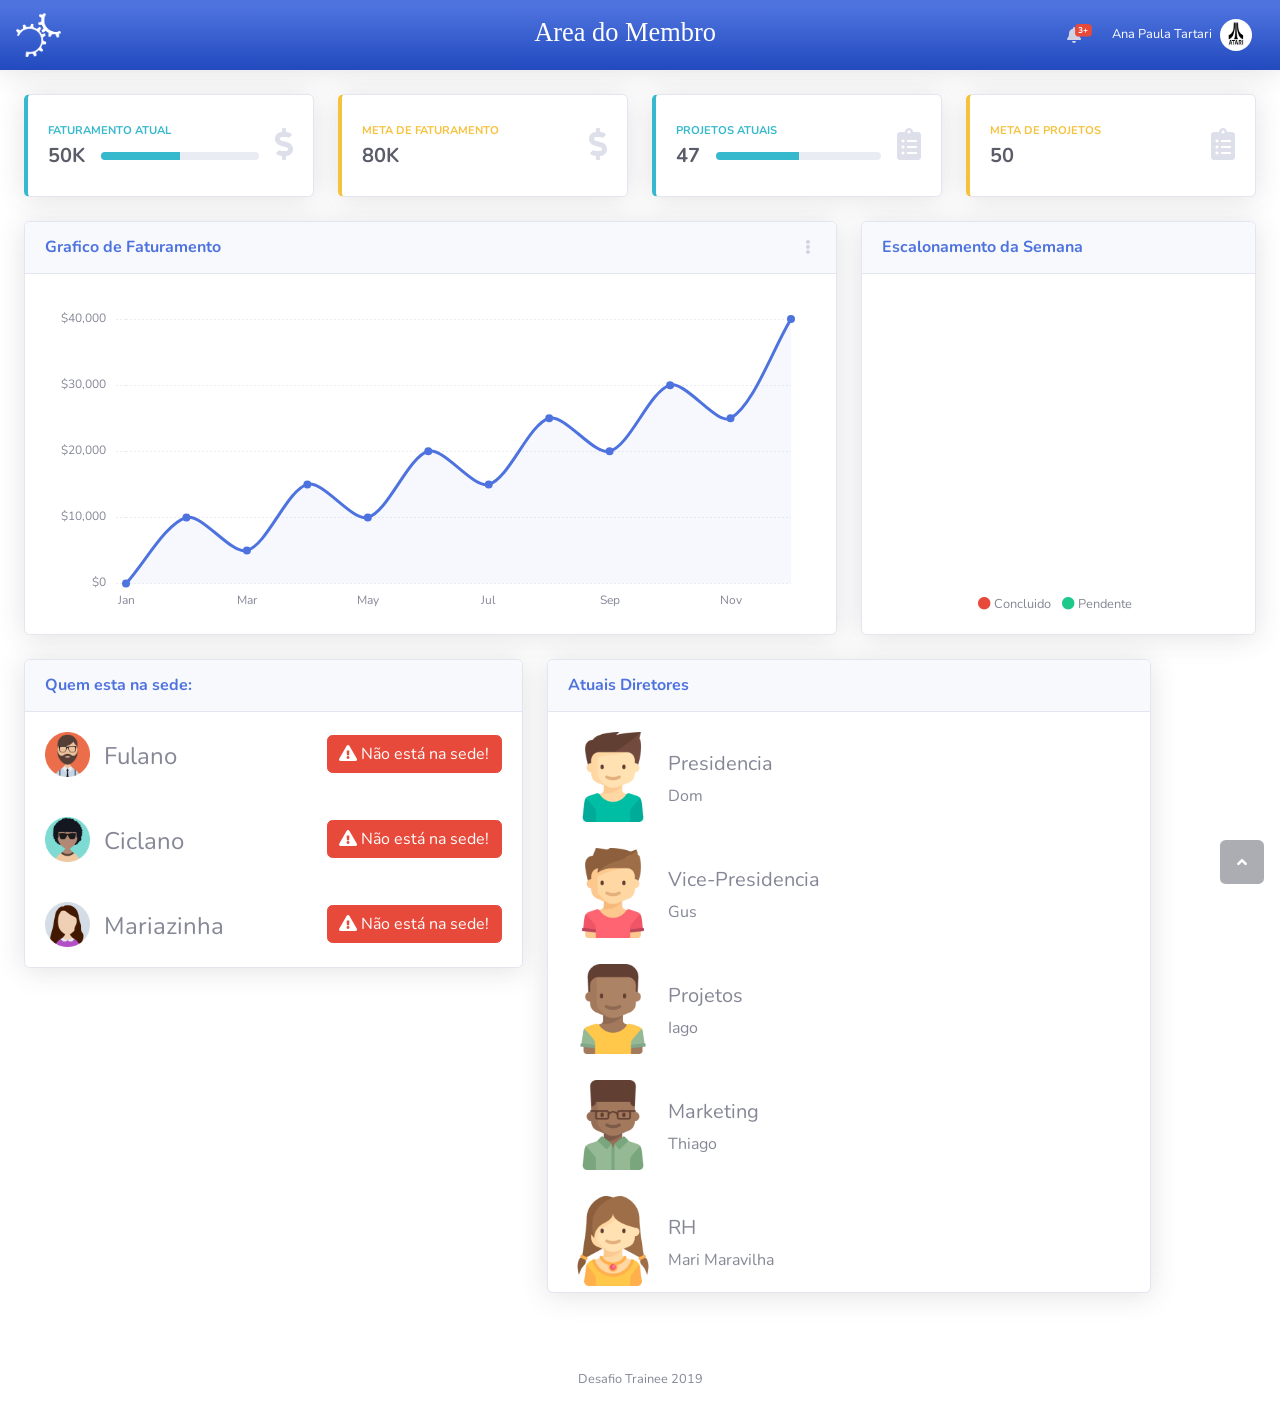
==== commit b0ef11e1: "De uma olhada na navbar da pag de perfil (nao esta funcionando)" ====
--- a/startbootstrap-sb-admin-2-gh-pages/index.html
+++ b/startbootstrap-sb-admin-2-gh-pages/index.html
@@ -62,7 +62,9 @@
         <!-- Topbar -->
         <nav class="navbar navbar-expand navbar-light bg-gradient-primary topbar mb-4 static-top shadow navbar-inverse">
           <a class="container-logo container-fluid" href="index.html"><img src="img/engbranco.png" class="logomarca"></a>
-
+<div class="container-fluid col-xl-7 col-md-5 mb-1">
+  <font face="Verdana" align=”Justify” style="color: white; font-size: 1.65em; margin-left: 65%;"> Area do Membro </font>
+</div>
           <!-- Topbar Navbar -->
           <div class="container-fluid">
           <ul class="navbar-nav ml-auto">
@@ -124,7 +126,7 @@
               </a>
               <!-- Dropdown - User Information -->
               <div class="dropdown-menu dropdown-menu-right shadow animated--grow-in" aria-labelledby="userDropdown">
-                <a class="dropdown-item" href="#">
+                <a class="dropdown-item" href="perfil.html">
                   <i class="fas fa-user fa-sm fa-fw mr-2 text-gray-400"></i>
                   Perfil
                 </a>
@@ -287,7 +289,7 @@
                   </div>
                   <div class="mt-4 text-center small">
                     <span class="mr-2">
-                      <i class="fas fa-circle text-primary"></i> Concluido
+                      <i class="fas fa-circle text-danger"></i> Concluido
                     </span>
                     <span class="mr-2">
                       <i class="fas fa-circle text-success"></i> Pendente
@@ -326,8 +328,8 @@
                   </a>
                 </div>
                 <div class="card-body">
-                  <img src="img/Avatar1.png" width="45px">
-                    <span class="nome">Fulano</span>
+                  <img src="img/Avatar2.png" width="45px">
+                    <span class="nome">Ciclano</span>
                   <a data-toggle="modal" data-target="#Denuncia" href="#" class="d-none d-sm-inline-block btn btn-danger ">
                     <span class="icon text-white">
                       <i class="fas fa-exclamation-triangle"></i>
@@ -339,8 +341,8 @@
                   </a>
                 </div>
                  <div class="card-body">
-                  <img src="img/Avatar1.png" width="45px">
-                    <span class="nome">Fulano</span>
+                  <img src="img/Avatar3.png" width="45px">
+                    <span class="nome">Mariazinha</span>
                   <a data-toggle="modal" data-target="#Denuncia" href="#" class="d-none d-sm-inline-block btn btn-danger ">
                     <span class="icon text-white">
                       <i class="fas fa-exclamation-triangle"></i>
@@ -359,14 +361,14 @@
               <!-- Illustrations -->
               <div class="card shadow mb-4">
                 <div class="card-header py-3">
-                  <h6 class="m-0 font-weight-bold text-primary">Atuais Coordenadores</h6>
+                  <h6 class="m-0 font-weight-bold text-primary">Atuais Diretores</h6>
                 </div>
                 <div class="card-body">
                   <div class="text-left">
                     <img class="foto img-fluid" src="img/cord1.png" width="90px">
                   </div>
                     <div class="escrita text-left">
-                      <h5>Presidencia</h5><span>Don</span>
+                      <h5>Presidencia</h5><span>Dom</span>
                     </div>
                 </div>
                 <div class="card-body">
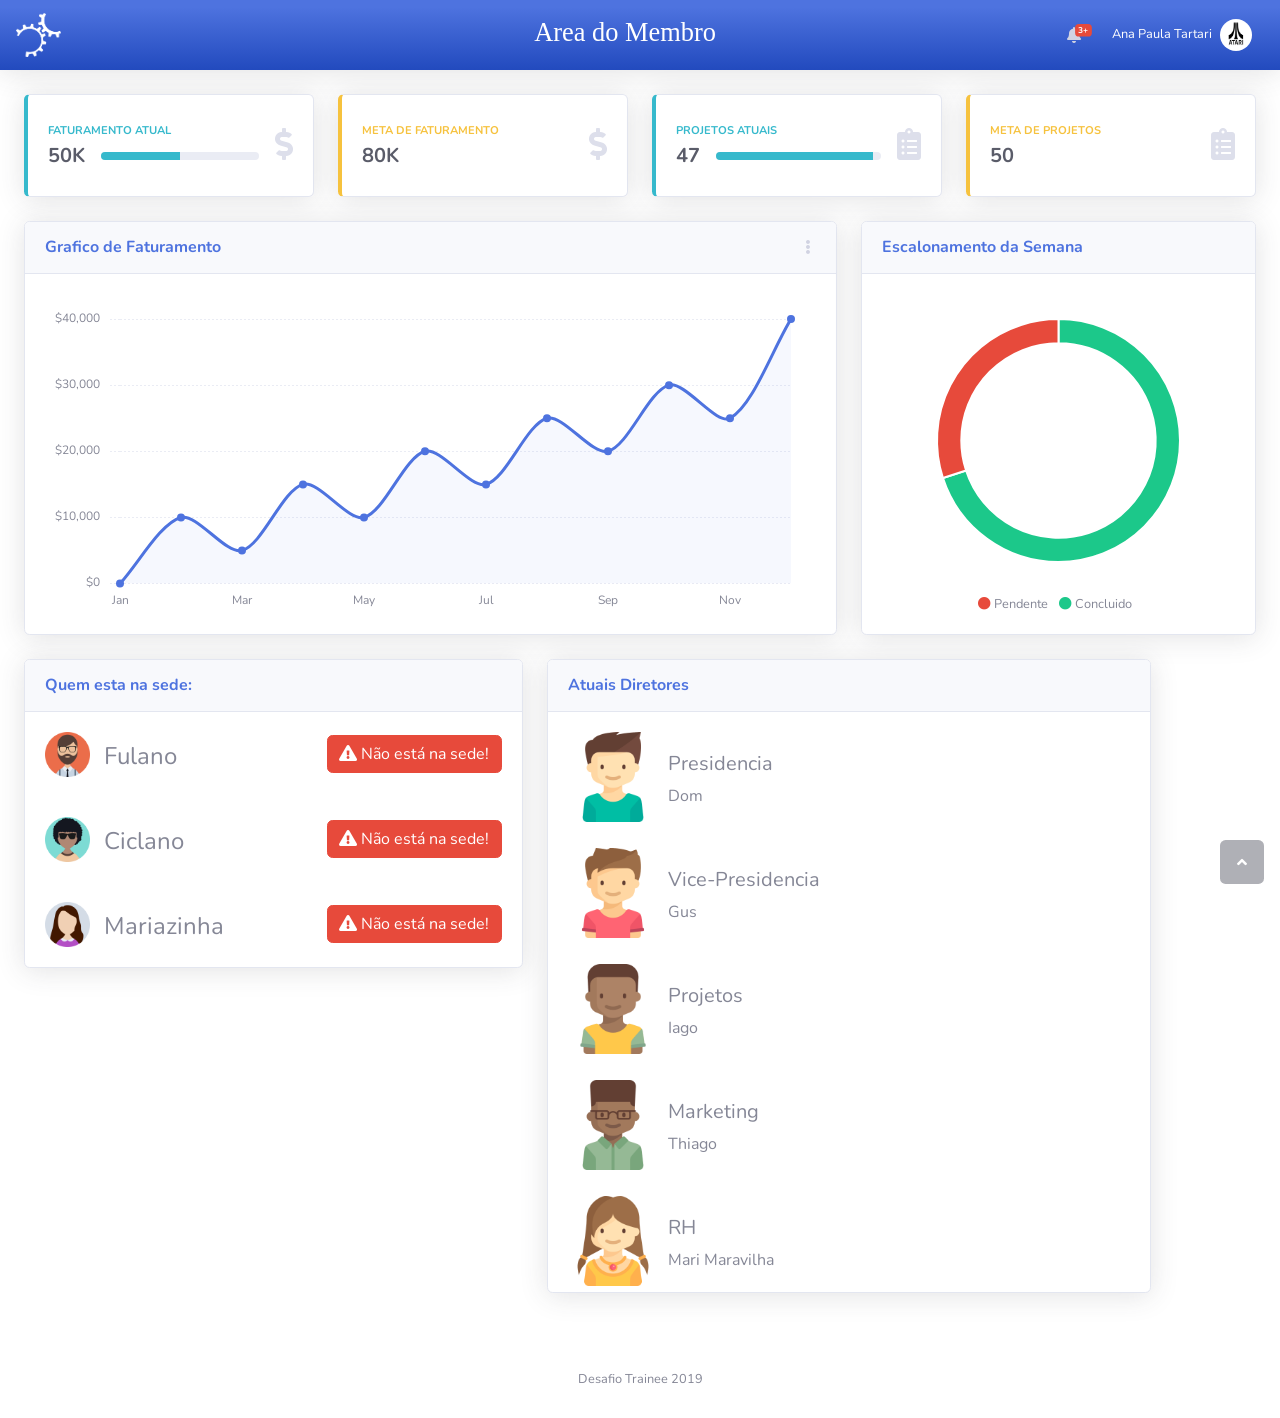
==== commit 059fbbdd: "no message" ====
--- a/startbootstrap-sb-admin-2-gh-pages/index.html
+++ b/startbootstrap-sb-admin-2-gh-pages/index.html
@@ -62,7 +62,7 @@
         <!-- Topbar -->
         <nav class="navbar navbar-expand navbar-light bg-gradient-primary topbar mb-4 static-top shadow navbar-inverse">
           <a class="container-logo container-fluid" href="index.html"><img src="img/engbranco.png" class="logomarca"></a>
-<div class="container-fluid col-xl-7 col-md-5 mb-1">
+<div class="container-fluid col-xl-7 col-md-5 mb-1 container-logo container-fluid">
   <font face="Verdana" align=”Justify” style="color: white; font-size: 1.65em; margin-left: 65%;"> Area do Membro </font>
 </div>
           <!-- Topbar Navbar -->
@@ -89,7 +89,7 @@
                   </div>
                   <div>
                     <div class="small text-gray-500">12 de Dezembro, 2019</div>
-                    <span class="font-weight-bold">Terá reuniao importante HOJE!</span>
+                    <span class="font-weight-bold">Atingimos 104% da nossa meta de projetos</span>
                   </div>
                 </a>
                 <a class="dropdown-item d-flex align-items-center" href="#">
@@ -100,7 +100,7 @@
                   </div>
                   <div>
                     <div class="small text-gray-500">7 de Dezenbro, 2019</div>
-                    Acabaram de fechar projeto
+                    90% da meta de faturamento foi batida
                   </div>
                 </a>
                 <a class="dropdown-item d-flex align-items-center" href="#">
@@ -114,7 +114,6 @@
                     Você possui 2 ardiventencias ;-;
                   </div>
                 </a>
-                <a class="dropdown-item text-center small text-gray-500" href="#">Mostrar todas as notificações</a>
               </div>
             </li>
 
@@ -131,12 +130,12 @@
                   Perfil
                 </a>
                 <a class="dropdown-item" href="tables.html">
+                  <i class="fas fa-list fa-sm fa-fw mr-2 text-gray-400"></i>
+                  RH
+                </a>
+                <a class="dropdown-item" href="mudar.html">
                   <i class="fas fa-cogs fa-sm fa-fw mr-2 text-gray-400"></i>
-                  RH
-                </a>
-                <a class="dropdown-item" href="#">
-                  <i class="fas fa-list fa-sm fa-fw mr-2 text-gray-400"></i>
-                  Activity Log
+                  Mudar senha
                 </a>
                 <div class="dropdown-divider"></div>
                 <a class="dropdown-item" href="#" data-toggle="modal" data-target="#logoutModal">
@@ -213,7 +212,7 @@
                         </div>
                         <div class="col">
                           <div class="progress progress-sm mr-2">
-                            <div class="progress-bar bg-info" role="progressbar" style="width: 50%" aria-valuenow="50" aria-valuemin="0" aria-valuemax="100"></div>
+                            <div class="progress-bar bg-info" role="progressbar" style="width: 95%" aria-valuenow="50" aria-valuemin="0" aria-valuemax="100"></div>
                           </div>
                         </div>
                       </div>
@@ -289,10 +288,10 @@
                   </div>
                   <div class="mt-4 text-center small">
                     <span class="mr-2">
-                      <i class="fas fa-circle text-danger"></i> Concluido
+                      <i class="fas fa-circle text-danger"></i> Pendente
                     </span>
                     <span class="mr-2">
-                      <i class="fas fa-circle text-success"></i> Pendente
+                      <i class="fas fa-circle text-success"></i> Concluido
                     </span>
                   </div>
                 </div>
